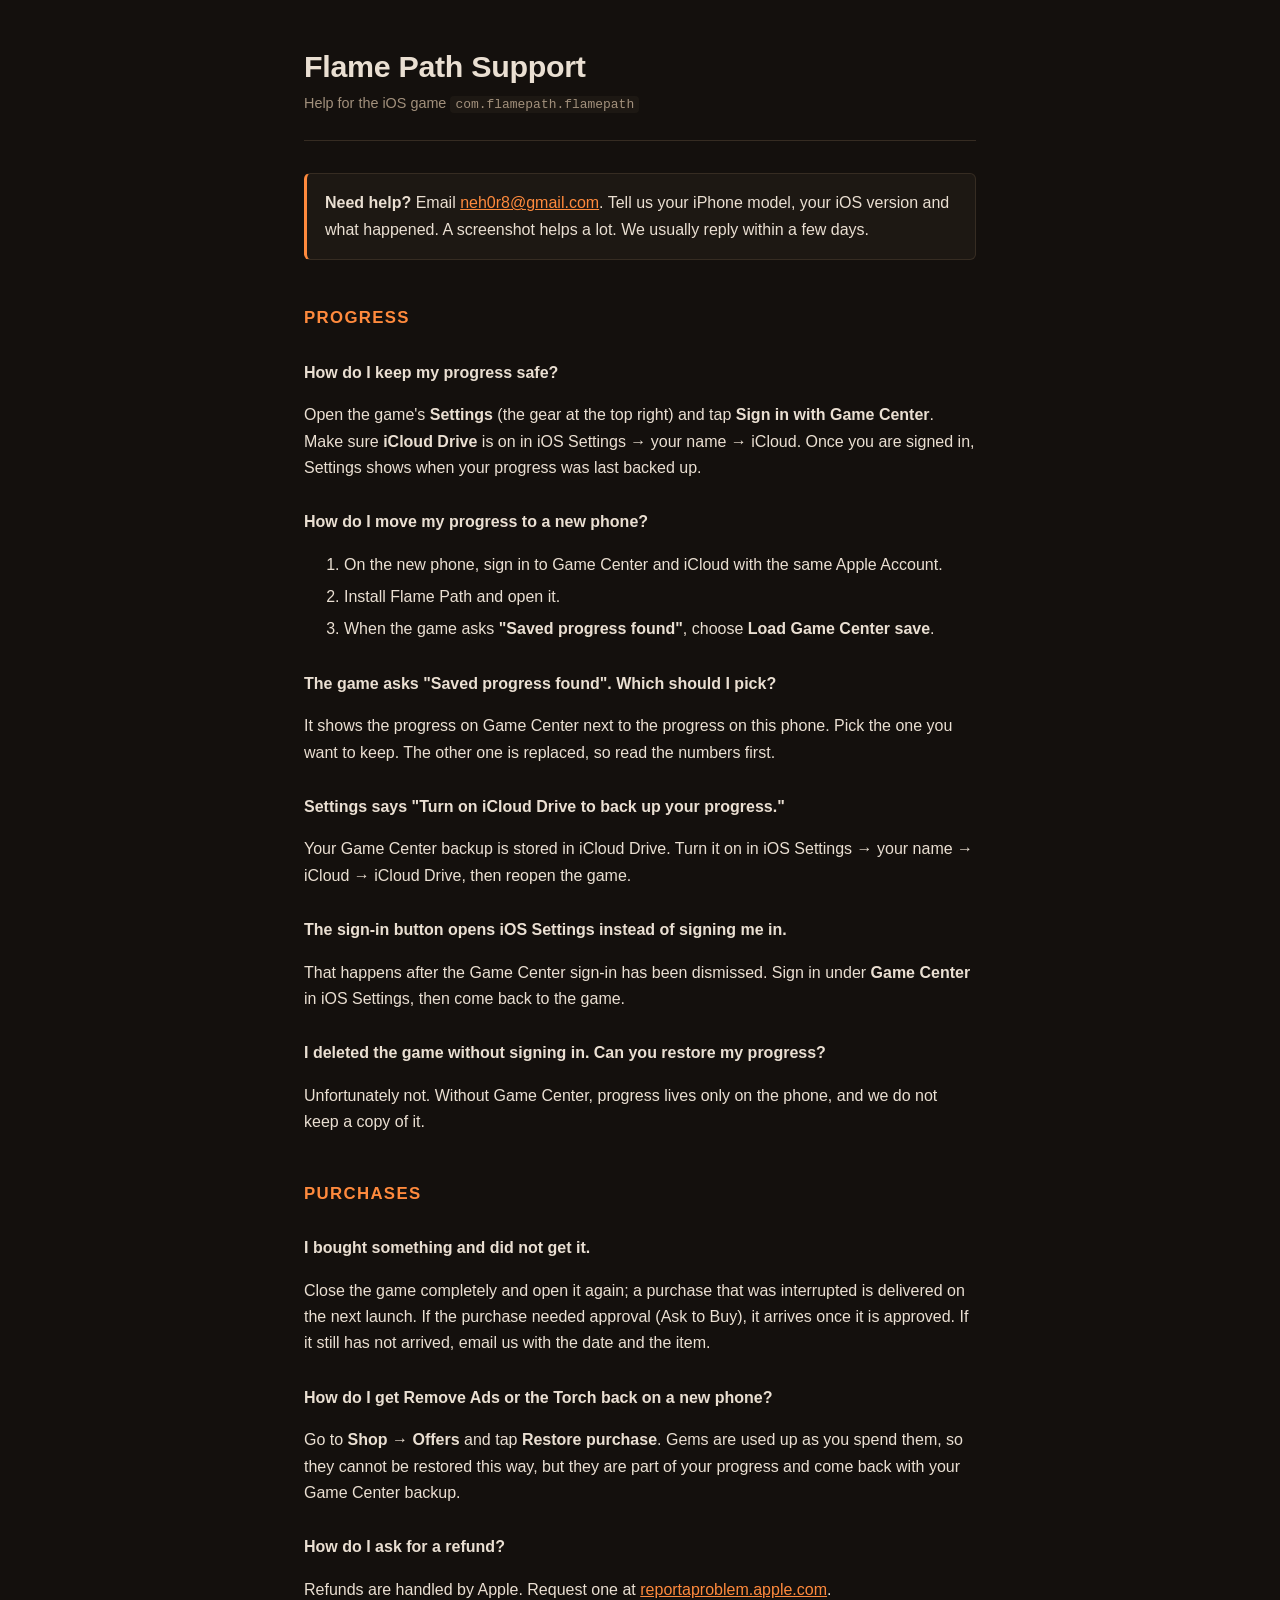
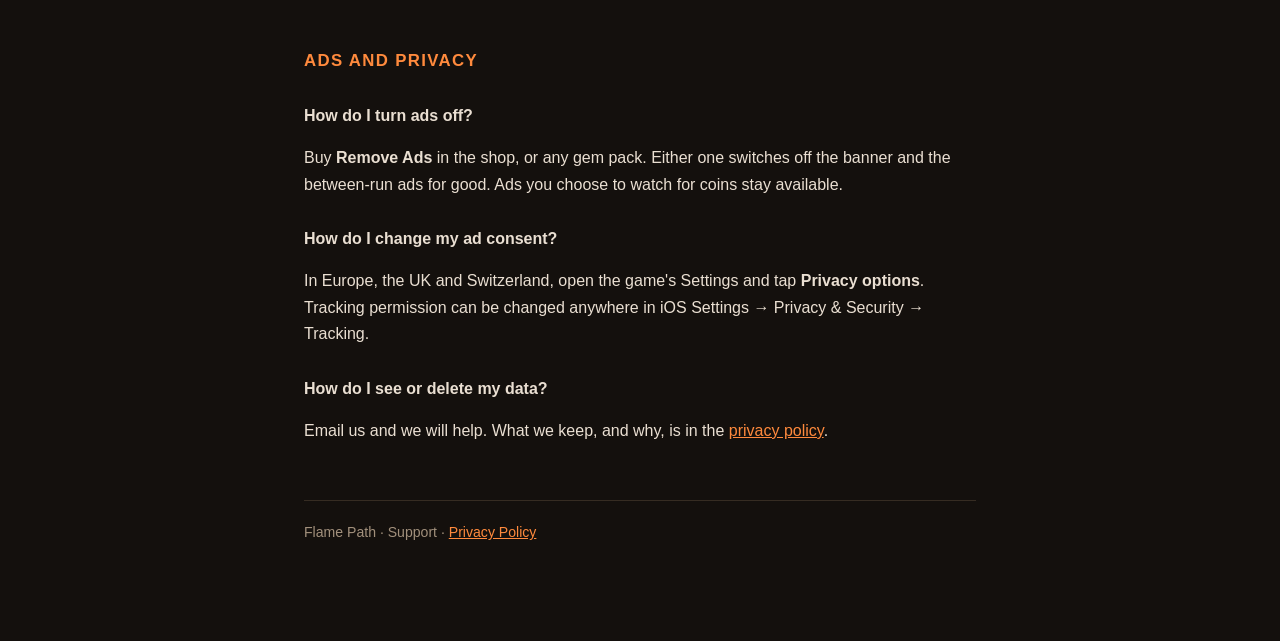
==== support/index.html @ ec84cf31 "Describe the Game Center backup and the ledger; add a support page The policy said the game had no s" ====
<!DOCTYPE html>
<html lang="en">
<head>
<meta charset="utf-8">
<meta name="viewport" content="width=device-width, initial-scale=1">
<title>Flame Path Support</title>
<meta name="description" content="Help and contact for the Flame Path iOS game.">
<style>
  :root {
    --bg: #14100d;
    --panel: #1d1813;
    --ink: #eadfd2;
    --dim: #a2907c;
    --ember: #ff8a3d;
    --line: #362c22;
  }
  * { box-sizing: border-box; }
  html { -webkit-text-size-adjust: 100%; }
  body {
    margin: 0;
    padding: 48px 20px 96px;
    background: var(--bg);
    color: var(--ink);
    font: 16px/1.65 -apple-system, BlinkMacSystemFont, "Segoe UI", Roboto, Helvetica, Arial, sans-serif;
  }
  main { max-width: 42rem; margin: 0 auto; }
  header { border-bottom: 1px solid var(--line); padding-bottom: 24px; margin-bottom: 32px; }
  h1 { font-size: 1.9rem; line-height: 1.2; margin: 0 0 8px; letter-spacing: -0.01em; }
  h2 {
    font-size: 1.05rem; text-transform: uppercase; letter-spacing: 0.08em;
    color: var(--ember); margin: 44px 0 12px;
  }
  h3 { font-size: 1rem; margin: 24px 0 8px; color: var(--ink); }
  p, li { color: var(--ink); }
  .meta { color: var(--dim); font-size: 0.9rem; margin: 0; }
  .lede {
    background: var(--panel); border: 1px solid var(--line); border-left: 3px solid var(--ember);
    border-radius: 6px; padding: 16px 18px; margin: 0 0 8px;
  }
  .lede p { margin: 0 0 10px; }
  .lede p:last-child { margin-bottom: 0; }
  ul { padding-left: 1.2em; }
  li { margin: 6px 0; }
  a { color: var(--ember); }
  table { width: 100%; border-collapse: collapse; margin: 16px 0; font-size: 0.93rem; }
  th, td { text-align: left; padding: 9px 10px; border-bottom: 1px solid var(--line); vertical-align: top; }
  th { color: var(--dim); font-weight: 600; text-transform: uppercase; font-size: 0.75rem; letter-spacing: 0.06em; }
  code { background: var(--panel); padding: 1px 5px; border-radius: 4px; font-size: 0.9em; }
  .faq h3 { margin-top: 28px; }
  footer { margin-top: 56px; padding-top: 20px; border-top: 1px solid var(--line); color: var(--dim); font-size: 0.88rem; }
  @media (max-width: 480px) {
    body { padding: 32px 16px 72px; }
    table { font-size: 0.86rem; }
    th, td { padding: 8px 6px; }
  }
</style>
</head>
<body>
<main>

<header>
  <h1>Flame Path Support</h1>
  <p class="meta">Help for the iOS game <code>com.flamepath.flamepath</code></p>
</header>

<div class="lede">
  <p><strong>Need help?</strong> Email <a href="mailto:neh0r8@gmail.com?subject=Flame%20Path%20support">neh0r8@gmail.com</a>. Tell us your iPhone model, your iOS version and what happened. A screenshot helps a lot. We usually reply within a few days.</p>
</div>

<div class="faq">

<h2>Progress</h2>

<h3>How do I keep my progress safe?</h3>
<p>Open the game's <strong>Settings</strong> (the gear at the top right) and tap <strong>Sign in with Game Center</strong>. Make sure <strong>iCloud Drive</strong> is on in iOS Settings → your name → iCloud. Once you are signed in, Settings shows when your progress was last backed up.</p>

<h3>How do I move my progress to a new phone?</h3>
<ol>
  <li>On the new phone, sign in to Game Center and iCloud with the same Apple Account.</li>
  <li>Install Flame Path and open it.</li>
  <li>When the game asks <strong>"Saved progress found"</strong>, choose <strong>Load Game Center save</strong>.</li>
</ol>

<h3>The game asks "Saved progress found". Which should I pick?</h3>
<p>It shows the progress on Game Center next to the progress on this phone. Pick the one you want to keep. The other one is replaced, so read the numbers first.</p>

<h3>Settings says "Turn on iCloud Drive to back up your progress."</h3>
<p>Your Game Center backup is stored in iCloud Drive. Turn it on in iOS Settings → your name → iCloud → iCloud Drive, then reopen the game.</p>

<h3>The sign-in button opens iOS Settings instead of signing me in.</h3>
<p>That happens after the Game Center sign-in has been dismissed. Sign in under <strong>Game Center</strong> in iOS Settings, then come back to the game.</p>

<h3>I deleted the game without signing in. Can you restore my progress?</h3>
<p>Unfortunately not. Without Game Center, progress lives only on the phone, and we do not keep a copy of it.</p>

<h2>Purchases</h2>

<h3>I bought something and did not get it.</h3>
<p>Close the game completely and open it again; a purchase that was interrupted is delivered on the next launch. If the purchase needed approval (Ask to Buy), it arrives once it is approved. If it still has not arrived, email us with the date and the item.</p>

<h3>How do I get Remove Ads or the Torch back on a new phone?</h3>
<p>Go to <strong>Shop → Offers</strong> and tap <strong>Restore purchase</strong>. Gems are used up as you spend them, so they cannot be restored this way, but they are part of your progress and come back with your Game Center backup.</p>

<h3>How do I ask for a refund?</h3>
<p>Refunds are handled by Apple. Request one at <a href="https://reportaproblem.apple.com" target="_blank" rel="noopener">reportaproblem.apple.com</a>.</p>

<h2>Ads and privacy</h2>

<h3>How do I turn ads off?</h3>
<p>Buy <strong>Remove Ads</strong> in the shop, or any gem pack. Either one switches off the banner and the between-run ads for good. Ads you choose to watch for coins stay available.</p>

<h3>How do I change my ad consent?</h3>
<p>In Europe, the UK and Switzerland, open the game's Settings and tap <strong>Privacy options</strong>. Tracking permission can be changed anywhere in iOS Settings → Privacy &amp; Security → Tracking.</p>

<h3>How do I see or delete my data?</h3>
<p>Email us and we will help. What we keep, and why, is in the <a href="../">privacy policy</a>.</p>

</div>

<footer>
  Flame Path · Support · <a href="../">Privacy Policy</a>
</footer>

</main>
</body>
</html>
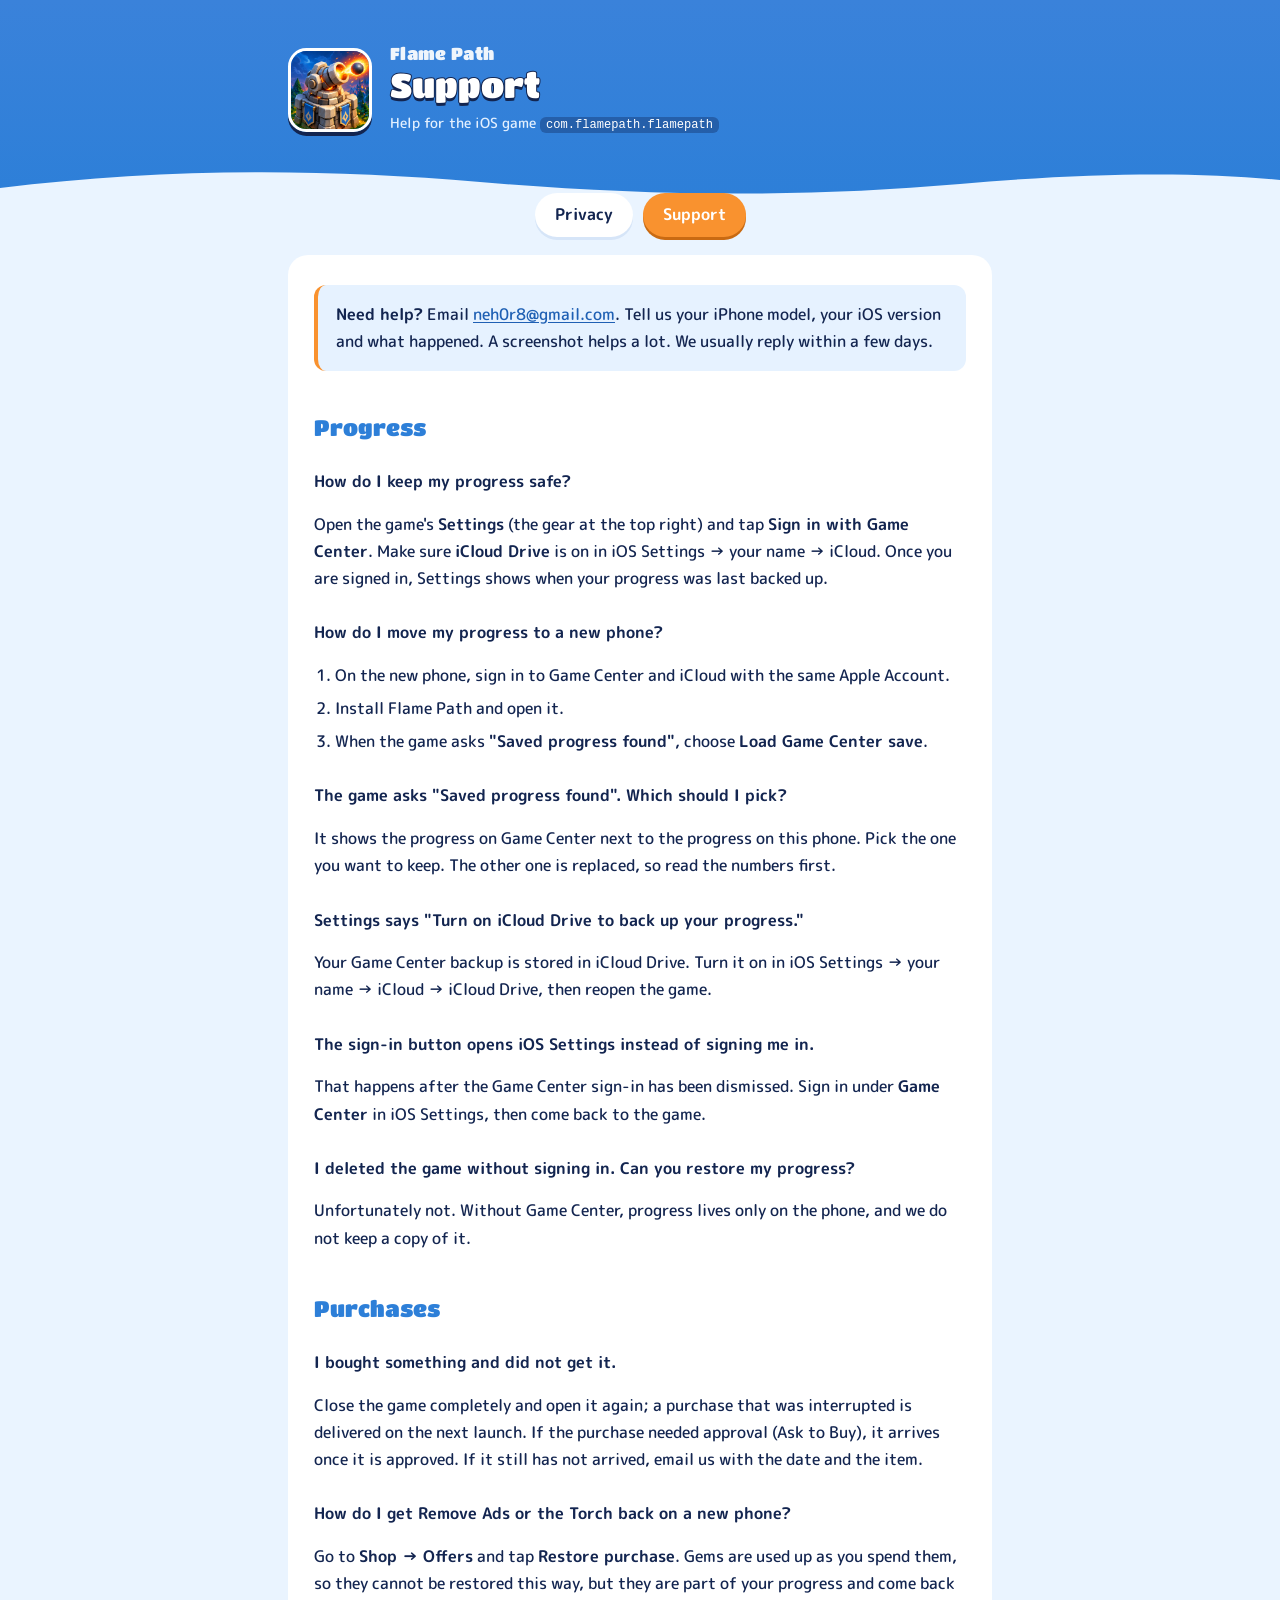
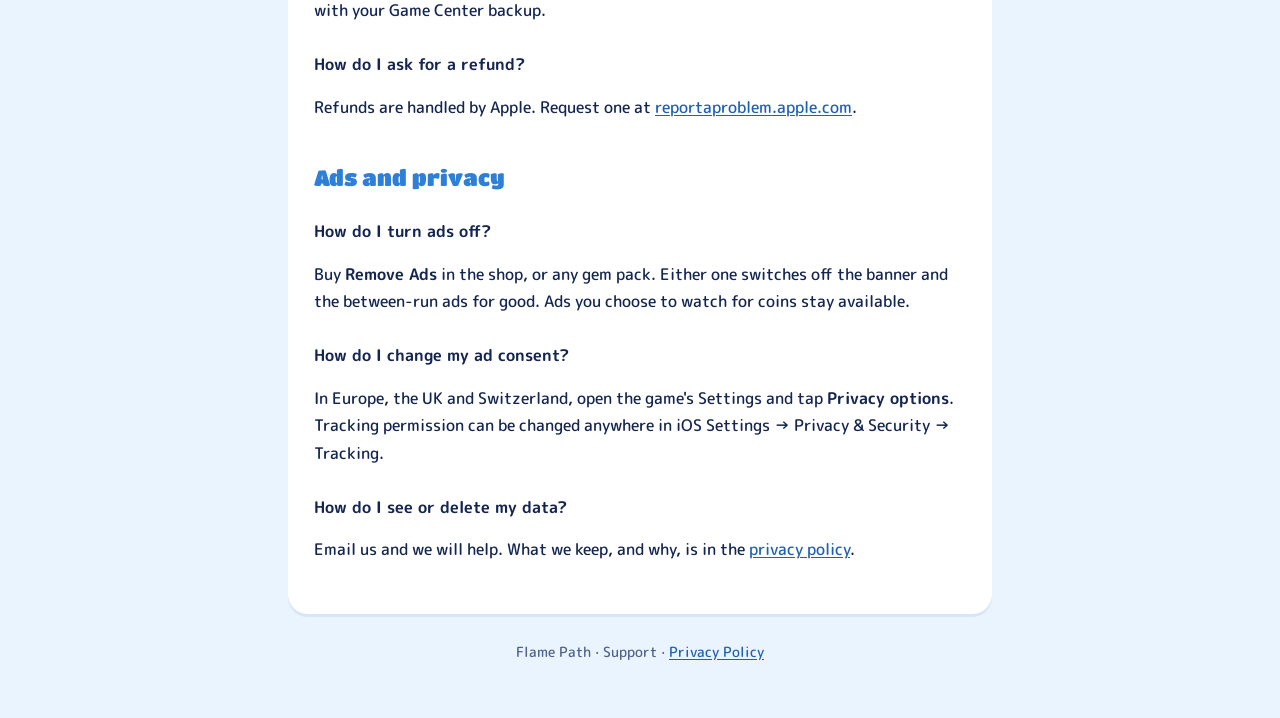
==== commit ac933099: "Dress the policy and support pages in the game's look The game's sky and navy, its icon, and its two" ====
--- a/support/index.html
+++ b/support/index.html
@@ -5,64 +5,28 @@
 <meta name="viewport" content="width=device-width, initial-scale=1">
 <title>Flame Path Support</title>
 <meta name="description" content="Help and contact for the Flame Path iOS game.">
-<style>
-  :root {
-    --bg: #14100d;
-    --panel: #1d1813;
-    --ink: #eadfd2;
-    --dim: #a2907c;
-    --ember: #ff8a3d;
-    --line: #362c22;
-  }
-  * { box-sizing: border-box; }
-  html { -webkit-text-size-adjust: 100%; }
-  body {
-    margin: 0;
-    padding: 48px 20px 96px;
-    background: var(--bg);
-    color: var(--ink);
-    font: 16px/1.65 -apple-system, BlinkMacSystemFont, "Segoe UI", Roboto, Helvetica, Arial, sans-serif;
-  }
-  main { max-width: 42rem; margin: 0 auto; }
-  header { border-bottom: 1px solid var(--line); padding-bottom: 24px; margin-bottom: 32px; }
-  h1 { font-size: 1.9rem; line-height: 1.2; margin: 0 0 8px; letter-spacing: -0.01em; }
-  h2 {
-    font-size: 1.05rem; text-transform: uppercase; letter-spacing: 0.08em;
-    color: var(--ember); margin: 44px 0 12px;
-  }
-  h3 { font-size: 1rem; margin: 24px 0 8px; color: var(--ink); }
-  p, li { color: var(--ink); }
-  .meta { color: var(--dim); font-size: 0.9rem; margin: 0; }
-  .lede {
-    background: var(--panel); border: 1px solid var(--line); border-left: 3px solid var(--ember);
-    border-radius: 6px; padding: 16px 18px; margin: 0 0 8px;
-  }
-  .lede p { margin: 0 0 10px; }
-  .lede p:last-child { margin-bottom: 0; }
-  ul { padding-left: 1.2em; }
-  li { margin: 6px 0; }
-  a { color: var(--ember); }
-  table { width: 100%; border-collapse: collapse; margin: 16px 0; font-size: 0.93rem; }
-  th, td { text-align: left; padding: 9px 10px; border-bottom: 1px solid var(--line); vertical-align: top; }
-  th { color: var(--dim); font-weight: 600; text-transform: uppercase; font-size: 0.75rem; letter-spacing: 0.06em; }
-  code { background: var(--panel); padding: 1px 5px; border-radius: 4px; font-size: 0.9em; }
-  .faq h3 { margin-top: 28px; }
-  footer { margin-top: 56px; padding-top: 20px; border-top: 1px solid var(--line); color: var(--dim); font-size: 0.88rem; }
-  @media (max-width: 480px) {
-    body { padding: 32px 16px 72px; }
-    table { font-size: 0.86rem; }
-    th, td { padding: 8px 6px; }
-  }
-</style>
+<meta name="theme-color" content="#3a82da">
+<link rel="icon" href="../favicon.png">
+<link rel="apple-touch-icon" href="../icon.png">
+<link rel="stylesheet" href="../style.css">
 </head>
 <body>
-<main>
 
-<header>
-  <h1>Flame Path Support</h1>
-  <p class="meta">Help for the iOS game <code>com.flamepath.flamepath</code></p>
+<header class="hero">
+  <div class="hero-inner">
+    <img class="app-icon" src="../icon.png" alt="Flame Path icon" width="84" height="84">
+    <div>
+      <p class="eyebrow">Flame Path</p>
+      <h1>Support</h1>
+      <p class="meta">Help for the iOS game <code>com.flamepath.flamepath</code></p>
+    </div>
+  </div>
+  <svg class="wave" viewBox="0 0 1440 34" preserveAspectRatio="none" aria-hidden="true"><path d="M0,22 C180,2 360,2 540,16 C720,30 900,32 1080,18 C1230,6 1350,6 1440,14 L1440,34 L0,34 Z"/></svg>
 </header>
 
+<nav class="tabs"><a href="../">Privacy</a><a href="../support/" aria-current="page">Support</a></nav>
+
+<main>
 <div class="lede">
   <p><strong>Need help?</strong> Email <a href="mailto:neh0r8@gmail.com?subject=Flame%20Path%20support">neh0r8@gmail.com</a>. Tell us your iPhone model, your iOS version and what happened. A screenshot helps a lot. We usually reply within a few days.</p>
 </div>
@@ -116,11 +80,11 @@
 <p>Email us and we will help. What we keep, and why, is in the <a href="../">privacy policy</a>.</p>
 
 </div>
+</main>
 
 <footer>
   Flame Path · Support · <a href="../">Privacy Policy</a>
 </footer>
 
-</main>
 </body>
 </html>
--- a/style.css
+++ b/style.css
@@ -0,0 +1,238 @@
+/* Flame Path's pages, dressed like the game: its sky, its navy outline, its
+   two typefaces. Headings take the game's display face; body text takes its
+   rounded face at a reading weight, on a plain card, because these pages are
+   for reading. The fonts are served from here rather than from Google, so a
+   visit to the privacy policy sends nobody's address to a third party. */
+
+@font-face {
+  font-family: "Titan One";
+  src: url("fonts/TitanOne-Regular.woff") format("woff");
+  font-display: swap;
+}
+@font-face {
+  font-family: "Rounded";
+  src: url("fonts/MPLUSRounded1c-Medium.woff") format("woff");
+  font-weight: 500;
+  font-display: swap;
+}
+@font-face {
+  font-family: "Rounded";
+  src: url("fonts/MPLUSRounded1c-Bold.woff") format("woff");
+  font-weight: 700;
+  font-display: swap;
+}
+
+:root {
+  /* The game's palette (FlamePath/Core/Theme.swift). */
+  --sky-top: #3a82da;
+  --sky-deep: #2d7fd8;
+  --sky-edge: #1f60b4;
+  --outline: #132550;
+  --ember: #f9922f;
+  --ember-low: #c96a12;
+
+  --bg: #eaf4ff;
+  --card: #ffffff;
+  --ink: #132550;
+  --dim: #50628a;
+  --line: #d6e5f8;
+  --tint: #e6f2ff;
+  --link: #1f60b4;
+  --heading: #2d7fd8;
+}
+
+@media (prefers-color-scheme: dark) {
+  :root {
+    --bg: #0b1b42;
+    --card: #13295c;
+    --ink: #eaf4ff;
+    --dim: #a9bee3;
+    --line: #24427f;
+    --tint: #183670;
+    --link: #7fd0ff;
+    --heading: #7fd0ff;
+  }
+}
+
+* { box-sizing: border-box; }
+html { -webkit-text-size-adjust: 100%; }
+
+body {
+  margin: 0;
+  background: var(--bg);
+  color: var(--ink);
+  font: 500 16px/1.7 "Rounded", -apple-system, BlinkMacSystemFont, "Segoe UI", Roboto, Helvetica, Arial, sans-serif;
+}
+
+/* ------------------------------------------------------------------ sky */
+
+.hero {
+  position: relative;
+  background: linear-gradient(180deg, var(--sky-top), var(--sky-deep));
+  color: #fff;
+  padding: 44px 16px 64px;
+}
+.hero-inner {
+  max-width: 44rem;
+  margin: 0 auto;
+  display: flex;
+  align-items: center;
+  gap: 18px;
+}
+.app-icon {
+  width: 84px;
+  height: 84px;
+  flex: none;
+  border-radius: 22%;
+  border: 3px solid #fff;
+  box-shadow: 0 4px 0 var(--outline);
+}
+.eyebrow {
+  margin: 0;
+  font: 400 1.05rem/1.2 "Titan One", sans-serif;
+  letter-spacing: 0.02em;
+  color: #fff;
+  opacity: 0.92;
+}
+.hero h1 {
+  margin: 2px 0 6px;
+  font: 400 2.1rem/1.15 "Titan One", sans-serif;
+  color: #fff;
+  -webkit-text-stroke: 2px var(--outline);
+  paint-order: stroke fill;
+  text-shadow: 0 3px 0 var(--outline);
+}
+.hero .meta {
+  margin: 0;
+  font-size: 0.86rem;
+  color: #e3f0ff;
+}
+.hero code {
+  background: rgba(14, 34, 82, 0.35);
+  color: #fff;
+}
+.wave {
+  position: absolute;
+  left: 0;
+  right: 0;
+  bottom: -1px;
+  width: 100%;
+  height: 34px;
+  display: block;
+  fill: var(--bg);
+}
+
+/* ------------------------------------------------------------------ tabs */
+
+.tabs {
+  display: flex;
+  justify-content: center;
+  gap: 10px;
+  margin: -6px 16px 18px;
+  position: relative;
+}
+.tabs a {
+  padding: 8px 20px;
+  border-radius: 999px;
+  background: var(--card);
+  color: var(--ink);
+  font-weight: 700;
+  text-decoration: none;
+  box-shadow: 0 3px 0 var(--line);
+}
+.tabs a[aria-current="page"] {
+  background: var(--ember);
+  color: #fff;
+  box-shadow: 0 3px 0 var(--ember-low);
+}
+
+/* ------------------------------------------------------------------ card */
+
+main {
+  max-width: 44rem;
+  margin: 0 auto;
+  padding: 30px 26px 34px;
+  background: var(--card);
+  border-radius: 20px;
+  box-shadow: 0 3px 0 var(--line);
+}
+@media (max-width: 760px) {
+  main { margin: 0 16px; }
+}
+
+h2 {
+  margin: 42px 0 10px;
+  font: 400 1.4rem/1.25 "Titan One", sans-serif;
+  color: var(--heading);
+}
+main > h2:first-child,
+.lede + h2 { margin-top: 32px; }
+h3 {
+  margin: 24px 0 6px;
+  font-size: 1.02rem;
+  font-weight: 700;
+}
+p, li { color: var(--ink); }
+strong { font-weight: 700; }
+ul, ol { padding-left: 1.3em; }
+li { margin: 6px 0; }
+a { color: var(--link); text-underline-offset: 2px; }
+code {
+  background: var(--tint);
+  padding: 1px 6px;
+  border-radius: 6px;
+  font-size: 0.88em;
+}
+
+.lede {
+  background: var(--tint);
+  border-left: 4px solid var(--ember);
+  border-radius: 12px;
+  padding: 16px 18px;
+}
+.lede p { margin: 0 0 10px; }
+.lede p:last-child { margin-bottom: 0; }
+
+table {
+  width: 100%;
+  border-collapse: collapse;
+  margin: 16px 0;
+  font-size: 0.93rem;
+}
+th, td {
+  text-align: left;
+  padding: 10px;
+  border-bottom: 1px solid var(--line);
+  vertical-align: top;
+}
+th {
+  background: var(--tint);
+  color: var(--dim);
+  font-weight: 700;
+  font-size: 0.78rem;
+  text-transform: uppercase;
+  letter-spacing: 0.05em;
+}
+th:first-child { border-top-left-radius: 10px; }
+th:last-child { border-top-right-radius: 10px; }
+
+.faq h3 { margin-top: 26px; }
+
+footer {
+  max-width: 44rem;
+  margin: 0 auto;
+  padding: 26px 16px 56px;
+  text-align: center;
+  color: var(--dim);
+  font-size: 0.86rem;
+}
+
+@media (max-width: 480px) {
+  .hero { padding: 34px 16px 56px; }
+  .hero-inner { gap: 14px; }
+  .app-icon { width: 68px; height: 68px; }
+  .hero h1 { font-size: 1.75rem; }
+  main { padding: 24px 18px 28px; }
+  table { font-size: 0.86rem; }
+  th, td { padding: 8px 6px; }
+}
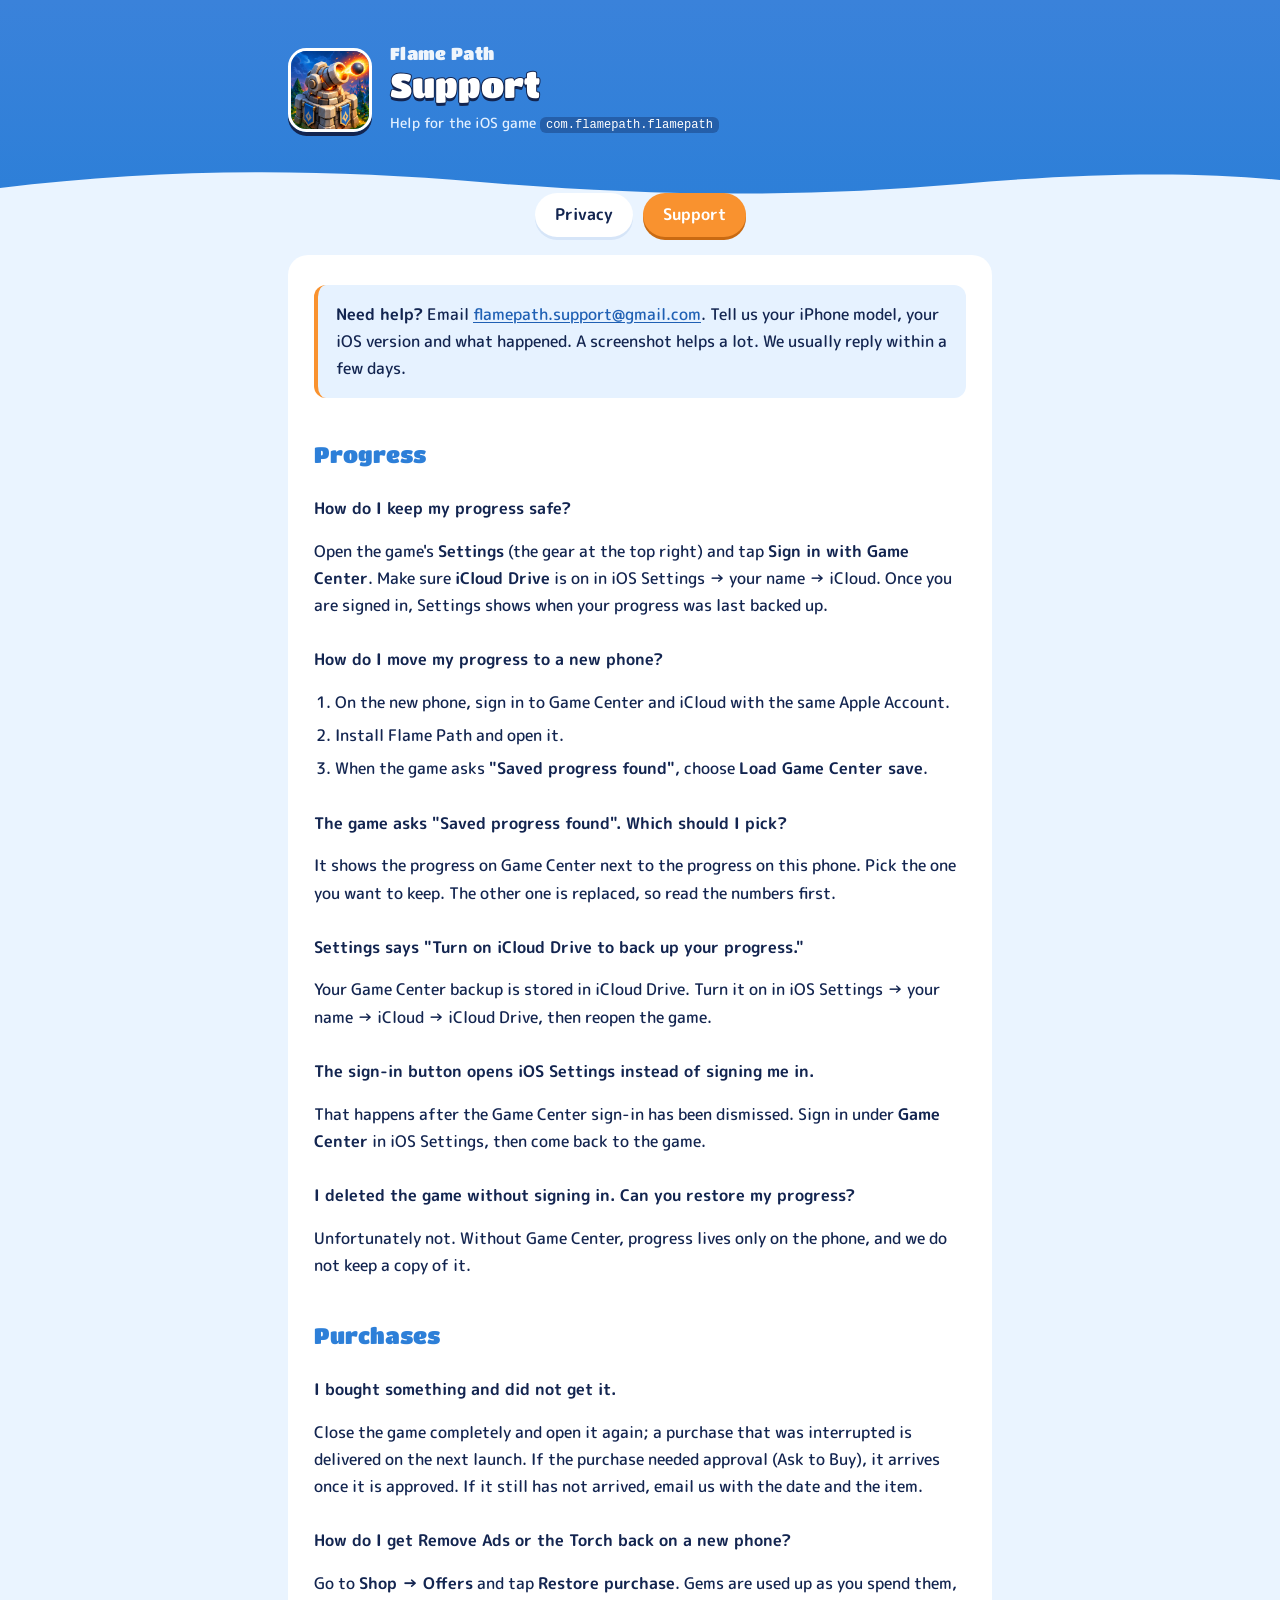
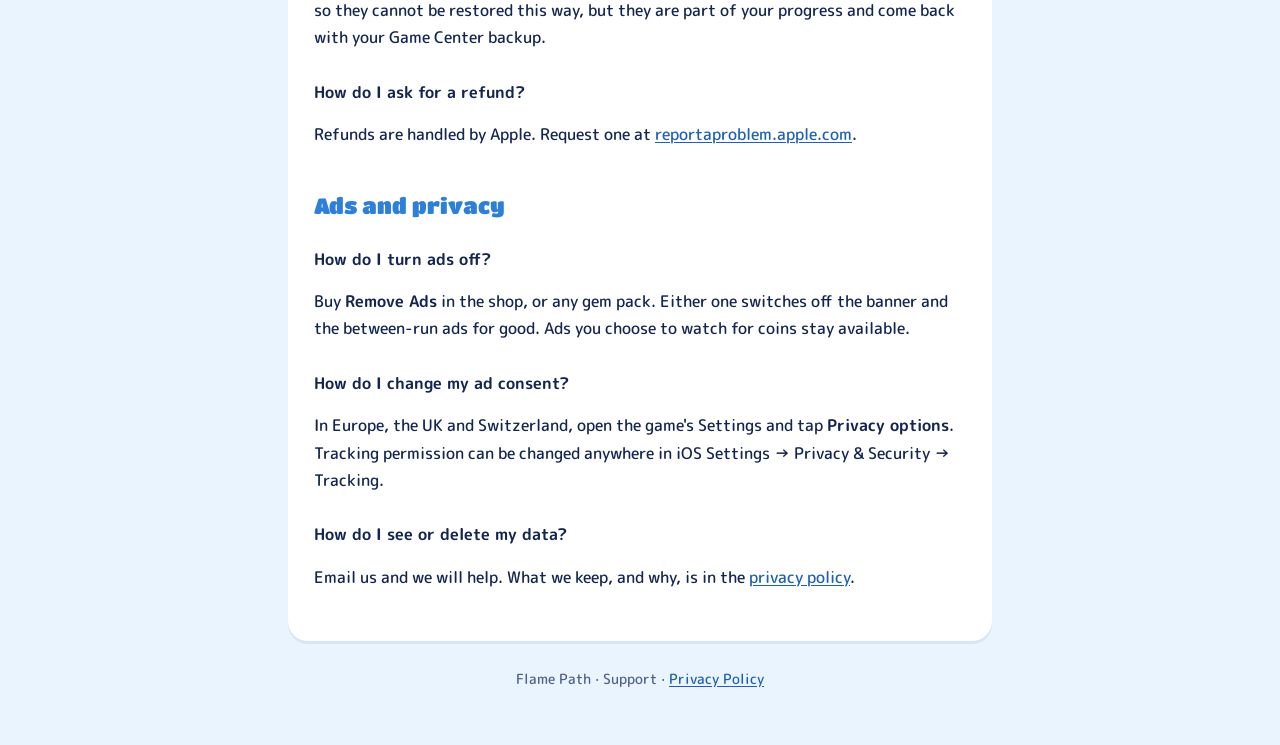
==== commit 9abefc9d: "Use flamepath.support@gmail.com as the contact address Co-Authored-By: Claude Opus 5.5 <noreply@anth" ====
--- a/support/index.html
+++ b/support/index.html
@@ -28,7 +28,7 @@
 
 <main>
 <div class="lede">
-  <p><strong>Need help?</strong> Email <a href="mailto:neh0r8@gmail.com?subject=Flame%20Path%20support">neh0r8@gmail.com</a>. Tell us your iPhone model, your iOS version and what happened. A screenshot helps a lot. We usually reply within a few days.</p>
+  <p><strong>Need help?</strong> Email <a href="mailto:flamepath.support@gmail.com?subject=Flame%20Path%20support">flamepath.support@gmail.com</a>. Tell us your iPhone model, your iOS version and what happened. A screenshot helps a lot. We usually reply within a few days.</p>
 </div>
 
 <div class="faq">
